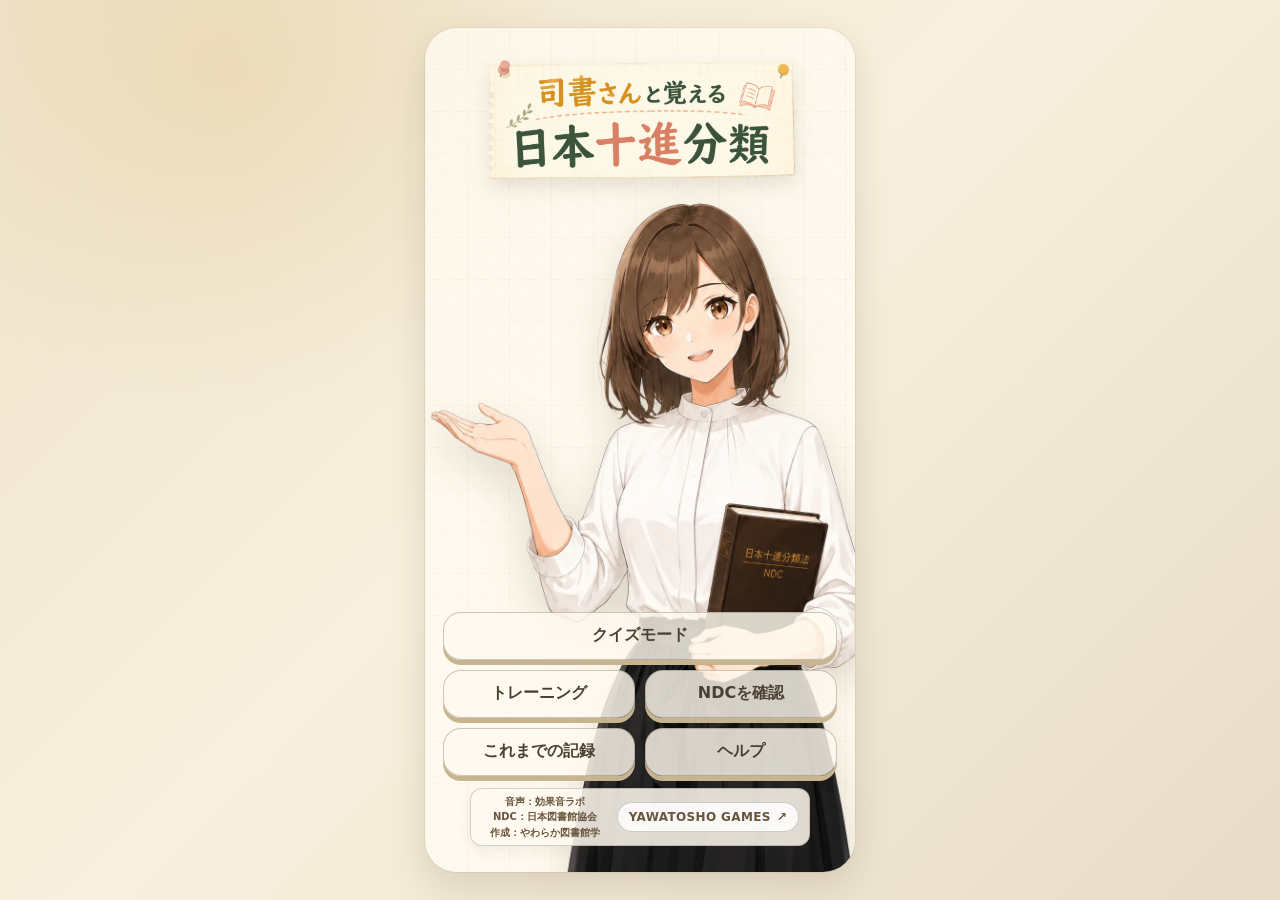
==== index.html @ e436dbae "Revert "add librarian" This reverts commit f7ec8728fb87e6ae6d4a061df87fdf46c0cbd87d." ====
<!doctype html>
<html lang="ja">
  <head>
    <meta charset="utf-8">
    <meta name="viewport" content="width=device-width, initial-scale=1, viewport-fit=cover">
    <meta name="theme-color" content="#f7f0df">
    <meta name="mobile-web-app-capable" content="yes">
    <meta name="apple-mobile-web-app-capable" content="yes">
    <meta name="apple-mobile-web-app-status-bar-style" content="default">
    <meta name="application-name" content="司書さんと覚える日本十進分類">
    <meta name="apple-mobile-web-app-title" content="司書さんと覚える日本十進分類">
    <title>司書さんと覚える日本十進分類</title>
    <link rel="icon" href="images/favicon.ico" sizes="any">
    <link rel="apple-touch-icon" sizes="180x180" href="images/apple-touch-icon.png">
    <link rel="manifest" href="manifest.webmanifest">
    <meta property="og:type" content="website">
    <meta property="og:site_name" content="司書さんと覚える日本十進分類">
    <meta property="og:title" content="司書さんと覚える日本十進分類">
    <meta property="og:description" content="司書さんと一緒に日本十進分類を覚えるクイズゲーム">
    <meta property="og:image" content="https://yawatosho.github.io/study/images/ogp.png">
    <meta property="og:image:type" content="image/png">
    <meta property="og:image:width" content="1672">
    <meta property="og:image:height" content="941">
    <meta property="og:image:alt" content="司書さんと覚える日本十進分類">
    <meta name="twitter:card" content="summary_large_image">
    <meta name="twitter:title" content="司書さんと覚える日本十進分類">
    <meta name="twitter:description" content="司書さんと一緒に日本十進分類を覚えるクイズゲーム">
    <meta name="twitter:image" content="https://yawatosho.github.io/study/images/ogp.png">
    <meta name="twitter:image:alt" content="司書さんと覚える日本十進分類">
    <script async src="https://www.googletagmanager.com/gtag/js?id=G-J6NS8CCNWN"></script>
    <script>
      window.dataLayer = window.dataLayer || [];
      function gtag(){dataLayer.push(arguments);}
      gtag("js", new Date());
      gtag("config", "G-J6NS8CCNWN", { send_page_view: false });
    </script>
    <link rel="stylesheet" href="style.css?v=20260822-assets-folders">
  </head>
  <body>
    <main id="app" class="phone-shell" aria-live="polite"></main>
    <script src="app.js?v=20260822-assets-folders" defer></script>
  </body>
</html>
---- style.css ----
:root {
  --ivory: #f7f0df;
  --paper: #fffaf0;
  --ink: #4b4033;
  --muted: #7e7162;
  --line: #e3d6be;
  --green: #8aa58a;
  --rose: #d5968c;
  --ochre: #d9b56d;
  --blue: #8aa2ad;
  --shadow: 0 14px 36px rgba(87, 68, 39, 0.16);
  font-family: "Hiragino Maru Gothic ProN", "Yu Gothic", "YuGothic", "Meiryo", system-ui, sans-serif;
}

* {
  box-sizing: border-box;
}

html,
body {
  height: 100%;
  min-height: 100%;
  overflow: hidden;
}

body {
  margin: 0;
  background:
    radial-gradient(circle at 18% 8%, rgba(217, 181, 109, 0.24), transparent 26%),
    linear-gradient(135deg, #efe3ca, #f8f0de 46%, #e7dcc6);
  color: var(--ink);
}

button,
input {
  font: inherit;
}

.phone-shell {
  width: min(100vw, 430px);
  height: 100svh;
  min-height: 100svh;
  margin: 0 auto;
  background:
    radial-gradient(circle at 12px 12px, rgba(122, 103, 74, 0.055) 1.2px, transparent 1.4px) 0 0 / 24px 24px,
    linear-gradient(90deg, rgba(122, 103, 74, 0.032) 1px, transparent 1px) 0 0 / 42px 42px,
    linear-gradient(0deg, rgba(122, 103, 74, 0.026) 1px, transparent 1px) 0 0 / 42px 42px,
    linear-gradient(rgba(255, 250, 240, 0.84), rgba(255, 250, 240, 0.94)),
    repeating-linear-gradient(45deg, rgba(216, 188, 139, 0.09), rgba(216, 188, 139, 0.09) 8px, transparent 8px, transparent 18px);
  box-shadow: 0 0 0 1px rgba(117, 92, 55, 0.08), var(--shadow);
  overflow: hidden;
}

@supports (height: 100dvh) {
  .phone-shell {
    height: 100dvh;
    min-height: 100dvh;
  }
}

.screen {
  height: 100%;
  min-height: 0;
  padding:
    max(clamp(10px, 2.2svh, 18px), env(safe-area-inset-top))
    clamp(12px, 4.6vw, 18px)
    max(clamp(10px, 2.2svh, 18px), env(safe-area-inset-bottom));
  display: flex;
  flex-direction: column;
  gap: clamp(8px, 1.9svh, 16px);
  overflow: hidden;
}

.scroll-screen {
  overflow-y: auto;
  -webkit-overflow-scrolling: touch;
}

.quiz-screen {
  position: relative;
  overflow: hidden;
  gap: clamp(6px, 1.4svh, 12px);
  padding-bottom: max(clamp(10px, 2.2svh, 18px), env(safe-area-inset-bottom));
}

.quiz-screen > :not(.quiz-character) {
  position: relative;
  z-index: 1;
}

.quiz-screen .button-row {
  z-index: 2;
  margin-top: auto;
  padding-top: 0;
}

.quiz-screen .soft-button {
  background-color: var(--paper);
}

.quiz-screen .soft-button.primary {
  background-color: #e3edd8;
}

.result-screen {
  position: relative;
  justify-content: flex-end;
  overflow: hidden;
  padding-bottom: max(clamp(10px, 2.2svh, 18px), env(safe-area-inset-bottom));
}

.result-screen > :not(.result-art) {
  position: relative;
  z-index: 1;
}

.result-screen .section-title {
  position: absolute;
  top: max(18px, env(safe-area-inset-top));
  left: 18px;
}

.home {
  position: relative;
  justify-content: space-between;
  overflow: hidden;
  padding-top: max(clamp(12px, 2.6svh, 22px), env(safe-area-inset-top));
}

.brand {
  position: relative;
  z-index: 2;
  padding-top: 2px;
  text-align: center;
}

.logo-slot {
  display: none;
  width: min(88%, 340px);
  max-height: 132px;
  object-fit: contain;
  margin: 0 auto 4px;
  filter: drop-shadow(0 8px 10px rgba(87, 68, 39, 0.14));
}

.logo-slot.is-visible {
  display: block;
}

.title {
  margin: 0;
  font-size: 38px;
  line-height: 1.08;
  letter-spacing: 0;
  color: #5a4a38;
}

.brand:has(.logo-slot.is-visible) .title {
  position: absolute;
  width: 1px;
  height: 1px;
  overflow: hidden;
  clip: rect(0 0 0 0);
  white-space: nowrap;
}

.subtitle {
  display: inline-block;
  margin: 2px 0 0;
  padding: 5px 12px;
  border: 1px solid rgba(227, 214, 190, 0.88);
  border-radius: 999px;
  background: rgba(255, 250, 240, 0.78);
  color: var(--muted);
  font-weight: 700;
}

.hero-character {
  position: absolute;
  z-index: 0;
  left: 57%;
  bottom: 0;
  width: auto;
  max-width: 126%;
  height: min(78svh, 690px);
  transform: translateX(-50%);
  object-fit: contain;
  filter: drop-shadow(0 16px 20px rgba(87, 68, 39, 0.18));
}

.hero-face-hotspot {
  position: absolute;
  z-index: 3;
  left: 55%;
  top: clamp(148px, 36svh, 330px);
  width: clamp(94px, 28vw, 138px);
  height: clamp(100px, 18svh, 150px);
  min-height: 0;
  padding: 0;
  border: 0;
  background: transparent;
  box-shadow: none;
  transform: translate(-50%, -50%);
}

.menu-stack,
.button-row,
.home-action-row,
.choice-grid,
.stats-grid,
.mistake-list,
.range-grid,
.ndc-drum-grid {
  display: grid;
  gap: 10px;
}

.menu-stack {
  position: relative;
  z-index: 2;
  padding-bottom: clamp(0px, 1svh, 8px);
}

.home-menu .soft-button {
  background: rgba(255, 250, 240, 0.82);
}

.home-credit {
  display: grid;
  grid-template-columns: minmax(0, 1fr) auto;
  align-items: center;
  gap: 8px;
  justify-self: center;
  width: min(100%, 340px);
  margin: 2px 0 0;
  padding: 6px 10px;
  border: 1px solid rgba(111, 95, 73, 0.28);
  border-radius: 12px;
  background: rgba(255, 250, 240, 0.86);
  color: #67553d;
  box-shadow: 0 5px 12px rgba(87, 68, 39, 0.08);
  font-size: 10px;
  font-weight: 700;
  line-height: 1.35;
  text-align: center;
}

.home-credit-details {
  display: grid;
  gap: 2px;
  min-width: 0;
}

.games-link {
  display: inline-flex;
  align-items: center;
  justify-content: center;
  gap: 0.5em;
  align-self: center;
  white-space: nowrap;
  padding: 0.55em 0.9em;
  border: 1px solid rgba(0, 0, 0, 0.18);
  border-radius: 999px;
  background: rgba(255, 255, 255, 0.82);
  color: inherit;
  backdrop-filter: blur(6px);
  -webkit-backdrop-filter: blur(6px);
  text-decoration: none;
  font: 600 12px/1.2 system-ui, -apple-system, BlinkMacSystemFont, "Segoe UI", sans-serif;
  letter-spacing: 0.03em;
}

.games-link:focus-visible {
  outline: 3px solid rgba(138, 165, 138, 0.55);
  outline-offset: 2px;
}

.button-row {
  grid-template-columns: 1fr 1fr;
}

.home-action-row {
  grid-template-columns: 1fr 1fr;
}

.home-action-row .soft-button {
  min-width: 0;
  padding-inline: 8px;
  font-size: clamp(13px, 3.5vw, 16px);
}

.soft-button,
.option-button,
.answer-button,
.class-toggle {
  border: 1px solid rgba(111, 95, 73, 0.34);
  border-radius: 18px;
  background: var(--paper);
  color: var(--ink);
  box-shadow: 0 5px 0 #c7b58f;
  min-height: clamp(42px, 6svh, 48px);
  padding: clamp(8px, 1.6svh, 12px) 16px;
  font-weight: 800;
  cursor: pointer;
  transition: transform 120ms ease, box-shadow 120ms ease, background 120ms ease;
  touch-action: manipulation;
}

.soft-button:active,
.option-button:active,
.answer-button:active,
.class-toggle:active {
  transform: translateY(4px);
  box-shadow: 0 1px 0 #c7b58f;
}

.soft-button.primary,
.option-button.is-selected,
.class-toggle.is-selected {
  background: #e3edd8;
  border-color: #667b5e;
}

.soft-button.accent {
  background: #f5dfd8;
  border-color: #9b6b64;
}

.soft-button.small {
  min-height: clamp(38px, 5.4svh, 42px);
  padding: clamp(7px, 1.3svh, 9px) 12px;
  font-size: 14px;
  border-radius: 14px;
}

.soft-button.ghost {
  background: rgba(255, 250, 240, 0.58);
}

.section-title {
  margin: 0;
  font-size: 24px;
  line-height: 1.25;
}

.panel {
  background: rgba(255, 250, 240, 0.72);
  border: 2px solid var(--line);
  border-radius: 18px;
  padding: clamp(10px, 1.8svh, 14px);
}

.panel h2,
.panel h3 {
  margin: 0 0 clamp(6px, 1.3svh, 10px);
  font-size: 18px;
}

.segmented {
  display: grid;
  grid-template-columns: 1fr 1fr;
  gap: 8px;
}

.check-option {
  display: flex;
  align-items: center;
  gap: 8px;
  margin-top: 10px;
  padding: 8px 10px;
  border: 1px solid rgba(111, 95, 73, 0.26);
  border-radius: 12px;
  background: rgba(255, 250, 240, 0.58);
  font-size: 14px;
  font-weight: 900;
}

.check-option input {
  width: 20px;
  height: 20px;
  margin: 0;
  accent-color: #667b5e;
}

.check-option-text {
  position: relative;
  display: inline-flex;
  align-items: center;
  min-height: 28px;
  outline: none;
}

.option-tooltip {
  position: absolute;
  z-index: 10;
  left: 0;
  bottom: calc(100% + 8px);
  width: min(260px, calc(100vw - 54px));
  padding: 8px 10px;
  border: 1px solid rgba(111, 95, 73, 0.28);
  border-radius: 10px;
  background: rgba(255, 250, 240, 0.98);
  box-shadow: 0 8px 18px rgba(87, 68, 39, 0.14);
  color: var(--ink);
  font-size: 12px;
  font-weight: 800;
  line-height: 1.35;
  opacity: 0;
  pointer-events: none;
  transform: translateY(4px);
  transition: opacity 120ms ease, transform 120ms ease;
}

.check-option-text:hover .option-tooltip,
.check-option-text:focus-visible .option-tooltip,
.check-option-text:active .option-tooltip {
  opacity: 1;
  transform: translateY(0);
}

.option-button {
  min-height: clamp(44px, 6.4svh, 54px);
  border-radius: 16px;
  box-shadow: 0 2px 0 rgba(199, 181, 143, 0.72);
}

.range-grid {
  grid-template-columns: repeat(5, 1fr);
}

.class-toggle {
  min-width: 0;
  min-height: clamp(36px, 5.4svh, 46px);
  padding: clamp(5px, 1.2svh, 8px) 4px;
  border-radius: 14px;
  box-shadow: 0 3px 0 #c7b58f;
  font-size: 14px;
}

.top-bar,
.quiz-meta {
  display: flex;
  align-items: center;
  justify-content: space-between;
  gap: 10px;
}

.quiz-meta {
  font-weight: 900;
}

.timer-track {
  height: clamp(8px, 1.5svh, 12px);
  border-radius: 999px;
  overflow: hidden;
  background: #eadcc1;
  border: 1px solid #cfbd9d;
}

.timer-fill {
  height: 100%;
  width: 100%;
  background: #b9cba8;
  transition: width 200ms linear;
}

.question-card {
  background: #fffaf0;
  border: 2px solid var(--line);
  border-radius: 18px;
  padding: clamp(10px, 2svh, 18px);
  min-height: 0;
  block-size: clamp(92px, 17svh, 150px);
  display: grid;
  align-content: center;
  text-align: center;
  box-shadow: 0 8px 18px rgba(87, 68, 39, 0.1);
}

.question-kicker {
  color: var(--muted);
  font-size: 14px;
  font-weight: 800;
}

.question-text {
  margin: clamp(4px, 1svh, 8px) 0 0;
  font-size: 24px;
  line-height: 1.3;
  font-weight: 900;
  overflow-wrap: anywhere;
}

.question-text.code-question {
  font-size: 34px;
  line-height: 1.08;
}

.question-text.subject-question {
  font-size: 20px;
  line-height: 1.22;
}

.answer-grid {
  display: grid;
  gap: clamp(6px, 1.1svh, 10px);
}

.answer-button {
  min-height: clamp(44px, 7svh, 58px);
  padding: clamp(6px, 1.3svh, 12px) 10px;
  text-align: center;
  font-size: 14px;
  line-height: 1.24;
  box-shadow: 0 4px 0 #c7b58f;
  overflow-wrap: anywhere;
}

.answer-button.correct {
  background: #dfead2;
  border-color: #667b5e;
}

.answer-button.wrong {
  background: #f3d6cf;
  border-color: #9b6b64;
}

.answer-button:disabled {
  cursor: default;
}

.answer-float {
  position: fixed;
  z-index: 20;
  transform: translate(-50%, -50%);
  pointer-events: none;
  padding: 0;
  font-size: 34px;
  font-weight: 900;
  line-height: 1;
  letter-spacing: 0;
  text-shadow:
    0 2px 0 rgba(255, 250, 240, 0.88),
    0 6px 12px rgba(87, 68, 39, 0.18);
  animation: answer-float 1100ms ease-out forwards;
}

.quiz-screen > .answer-float {
  position: fixed;
  z-index: 20;
}

.answer-float.ok {
  color: #637c59;
}

.answer-float.ng {
  color: #9b6b64;
}

@keyframes answer-float {
  0% {
    opacity: 0;
    transform: translate(-50%, -35%) scale(0.72);
  }

  18% {
    opacity: 1;
    transform: translate(-50%, -58%) scale(1.04);
  }

  100% {
    opacity: 0;
    transform: translate(-50%, -130%) scale(0.94);
  }
}

.quiz-character {
  position: absolute;
  z-index: 0;
  left: 53%;
  bottom: clamp(-210px, -22svh, -150px);
  width: auto;
  max-width: min(96%, 390px);
  height: clamp(360px, 56svh, 500px);
  transform: translateX(-50%);
  object-fit: contain;
  opacity: 0.96;
  filter: drop-shadow(0 12px 16px rgba(87, 68, 39, 0.16));
}

.quiz-character.is-positioned {
  top: var(--quiz-character-top);
  bottom: auto;
}

.result-art {
  position: absolute;
  z-index: 0;
  left: 50%;
  top: auto;
  bottom: clamp(-220px, -23svh, -150px);
  width: min(174%, 740px);
  max-height: min(112svh, 1080px);
  transform: translateX(-50%);
  object-fit: contain;
  opacity: 0.92;
  filter: drop-shadow(0 12px 18px rgba(87, 68, 39, 0.16));
}

.result-screen .soft-button,
.result-screen .speech,
.result-screen .score {
  background-color: rgba(255, 250, 240, 0.94);
}

.result-screen .soft-button.primary {
  background-color: rgba(227, 237, 216, 0.94);
}

.review-result-screen {
  justify-content: center;
}

.score {
  align-self: center;
  min-width: 180px;
  padding: clamp(8px, 1.4svh, 10px) 18px;
  border: 2px solid rgba(227, 214, 190, 0.86);
  border-radius: 18px;
  background: rgba(255, 250, 240, 0.86);
  text-align: center;
  font-size: 42px;
  font-weight: 900;
  line-height: 1;
}

.speech {
  margin: 0;
  padding: clamp(10px, 1.8svh, 14px) 16px;
  background: var(--paper);
  border: 2px solid var(--line);
  border-radius: 18px;
  font-weight: 800;
  line-height: 1.55;
}

.help-panel {
  display: grid;
  gap: 8px;
}

.help-panel p {
  margin: 0;
  color: var(--ink);
  font-size: 14px;
  font-weight: 700;
  line-height: 1.75;
}

.help-panel kbd {
  display: inline-block;
  min-width: 28px;
  padding: 1px 7px;
  border: 1px solid rgba(111, 95, 73, 0.36);
  border-bottom-width: 3px;
  border-radius: 7px;
  background: var(--paper);
  font: 800 12px/1.6 system-ui, sans-serif;
  text-align: center;
}

.stat-card {
  min-height: 92px;
  padding: 14px;
  border-radius: 16px;
  border: 2px solid var(--line);
  background: var(--paper);
}

.stat-label {
  color: var(--muted);
  font-size: 13px;
  font-weight: 800;
}

.stat-value {
  margin-top: 6px;
  font-size: 26px;
  font-weight: 900;
}

.mistake-item {
  padding: 12px;
  border: 2px solid var(--line);
  border-radius: 14px;
  background: var(--paper);
  line-height: 1.45;
}

.mistake-code {
  font-weight: 900;
}

.gallery-panel {
  display: grid;
  gap: 10px;
}

.gallery-heading {
  display: flex;
  align-items: center;
  justify-content: flex-end;
  gap: 10px;
}

.gallery-grid {
  display: grid;
  grid-template-columns: repeat(3, 1fr);
  gap: 10px;
}

.gallery-thumb {
  aspect-ratio: 3 / 4;
  min-height: 0;
  padding: 0;
  overflow: hidden;
  border: 2px solid #6f5f49;
  border-radius: 14px;
  background:
    linear-gradient(rgba(255, 250, 240, 0.82), rgba(255, 250, 240, 0.92)),
    linear-gradient(45deg, rgba(111, 95, 73, 0.09) 25%, transparent 25%, transparent 75%, rgba(111, 95, 73, 0.09) 75%),
    linear-gradient(45deg, rgba(111, 95, 73, 0.09) 25%, transparent 25%, transparent 75%, rgba(111, 95, 73, 0.09) 75%);
  background-position: 0 0, 0 0, 8px 8px;
  background-size: auto, 16px 16px, 16px 16px;
  box-shadow: 0 4px 0 #c7b58f;
  cursor: pointer;
}

.gallery-thumb img {
  width: 100%;
  height: 100%;
  object-fit: contain;
  object-position: center top;
  display: block;
}

.gallery-thumb.is-locked {
  display: grid;
  place-items: center;
  color: rgba(75, 64, 51, 0.48);
  background: rgba(255, 250, 240, 0.54);
  box-shadow: none;
  cursor: default;
}

.gallery-thumb.is-locked span {
  font-size: 34px;
  font-weight: 900;
  line-height: 1;
}

.gallery-preview {
  position: fixed;
  z-index: 50;
  inset: 0;
  display: grid;
  place-items: center;
  padding: 22px;
  background: rgba(75, 64, 51, 0.42);
}

.gallery-preview-card {
  display: grid;
  gap: 8px;
  width: min(86vw, 360px);
  max-height: min(82vh, 720px);
  padding: 12px;
  border-radius: 18px;
  background: var(--paper);
  box-shadow: var(--shadow);
}

.gallery-preview-image {
  width: 100%;
  max-height: min(68vh, 620px);
  object-fit: contain;
}

.gallery-preview-caption {
  color: var(--muted);
  font-size: 13px;
  font-weight: 900;
  text-align: center;
}

.ndc-filter-panel {
  display: grid;
  gap: 10px;
}

.ndc-search-field {
  display: grid;
  gap: 6px;
  color: var(--muted);
  font-size: 13px;
  font-weight: 900;
}

.ndc-search-field input {
  width: 100%;
  min-height: 46px;
  padding: 10px 14px;
  border: 2px solid rgba(111, 95, 73, 0.32);
  border-radius: 14px;
  outline: none;
  background: var(--paper);
  color: var(--ink);
  font-size: 16px;
  font-weight: 700;
}

.ndc-search-field input:focus {
  border-color: var(--green);
  box-shadow: 0 0 0 3px rgba(138, 165, 138, 0.2);
}

.ndc-search-field input::placeholder {
  color: rgba(126, 113, 98, 0.68);
}

.ndc-drum-grid {
  grid-template-columns: repeat(3, minmax(0, 1fr));
  gap: 8px;
}

.ndc-drum-control {
  display: grid;
  gap: 6px;
  min-width: 0;
}

.ndc-drum {
  --drum-row: 38px;
  position: relative;
  height: calc(var(--drum-row) * 3);
  overflow: hidden;
  border: 2px solid rgba(111, 95, 73, 0.42);
  border-radius: 16px;
  background:
    linear-gradient(rgba(255, 250, 240, 0.92), rgba(255, 250, 240, 0) 32%, rgba(255, 250, 240, 0) 68%, rgba(255, 250, 240, 0.92)),
    var(--paper);
}

.ndc-drum::before,
.ndc-drum::after {
  content: "";
  position: absolute;
  z-index: 2;
  left: 10px;
  right: 10px;
  height: 1px;
  background: rgba(111, 95, 73, 0.24);
  pointer-events: none;
}

.ndc-drum::before {
  top: var(--drum-row);
}

.ndc-drum::after {
  bottom: var(--drum-row);
}

.ndc-drum-highlight {
  position: absolute;
  z-index: 1;
  left: 6px;
  right: 6px;
  top: 50%;
  height: var(--drum-row);
  border-radius: 12px;
  background: rgba(227, 237, 216, 0.72);
  transform: translateY(-50%);
  pointer-events: none;
}

.ndc-drum-options {
  position: relative;
  z-index: 3;
  height: 100%;
  overflow-y: auto;
  padding-block: var(--drum-row);
  scroll-snap-type: y mandatory;
  -webkit-overflow-scrolling: touch;
  scrollbar-width: none;
}

.ndc-drum-options::-webkit-scrollbar {
  display: none;
}

.ndc-drum-option {
  display: grid;
  place-items: center;
  width: 100%;
  height: var(--drum-row);
  min-height: var(--drum-row);
  padding: 0;
  border: 0;
  background: transparent;
  color: rgba(75, 64, 51, 0.58);
  box-shadow: none;
  scroll-snap-align: center;
  font-size: 18px;
  font-weight: 900;
  line-height: 1;
}

.ndc-drum-option.is-selected {
  color: var(--ink);
  font-size: 22px;
}

.ndc-result-heading {
  display: flex;
  align-items: center;
  justify-content: space-between;
  gap: 10px;
  font-weight: 900;
}

.ndc-result-count {
  color: var(--muted);
  font-size: 13px;
}

.ndc-table {
  display: grid;
  overflow: hidden;
  border: 2px solid var(--line);
  border-radius: 14px;
  background: var(--paper);
}

.ndc-table-row {
  display: grid;
  grid-template-columns: 74px 1fr;
  min-width: 0;
}

.ndc-table-row + .ndc-table-row {
  border-top: 1px solid var(--line);
}

.ndc-table-row > div {
  min-width: 0;
  padding: 9px 10px;
  line-height: 1.35;
  overflow-wrap: anywhere;
}

.ndc-table-row > div + div {
  border-left: 1px solid var(--line);
}

.ndc-table-head {
  background: #eadfc8;
  color: #5a4a38;
  font-size: 13px;
  font-weight: 900;
}

.ndc-code-cell {
  font-weight: 900;
  text-align: center;
}

.empty {
  color: var(--muted);
  text-align: center;
  padding: 18px 8px;
  font-weight: 800;
}

@media (min-width: 431px) {
  body {
    min-height: 100vh;
    display: grid;
    place-items: center;
    padding: 24px;
  }

  .phone-shell {
    height: min(844px, calc(100vh - 48px));
    min-height: min(844px, calc(100vh - 48px));
    border-radius: 32px;
  }

  .screen {
    height: 100%;
    min-height: 100%;
  }
}

@media (max-height: 700px) {
  .logo-slot {
    max-height: 104px;
  }

  .title {
    font-size: 32px;
  }

  .home-credit {
    padding: 5px 8px;
    font-size: 9px;
  }

  .section-title {
    font-size: 21px;
  }

  .panel h2,
  .panel h3 {
    font-size: 16px;
  }

  .quiz-meta {
    font-size: 14px;
  }

  .question-card {
    block-size: 96px;
  }

  .question-kicker {
    font-size: 12px;
  }

  .question-text.code-question {
    font-size: 30px;
  }

  .question-text.subject-question {
    font-size: 18px;
  }

  .answer-button {
    min-height: 42px;
    font-size: 12px;
    line-height: 1.16;
  }

  .quiz-character {
    bottom: -150px;
    height: 360px;
  }

  .score {
    font-size: 34px;
  }

  .speech {
    font-size: 14px;
    line-height: 1.42;
  }
}
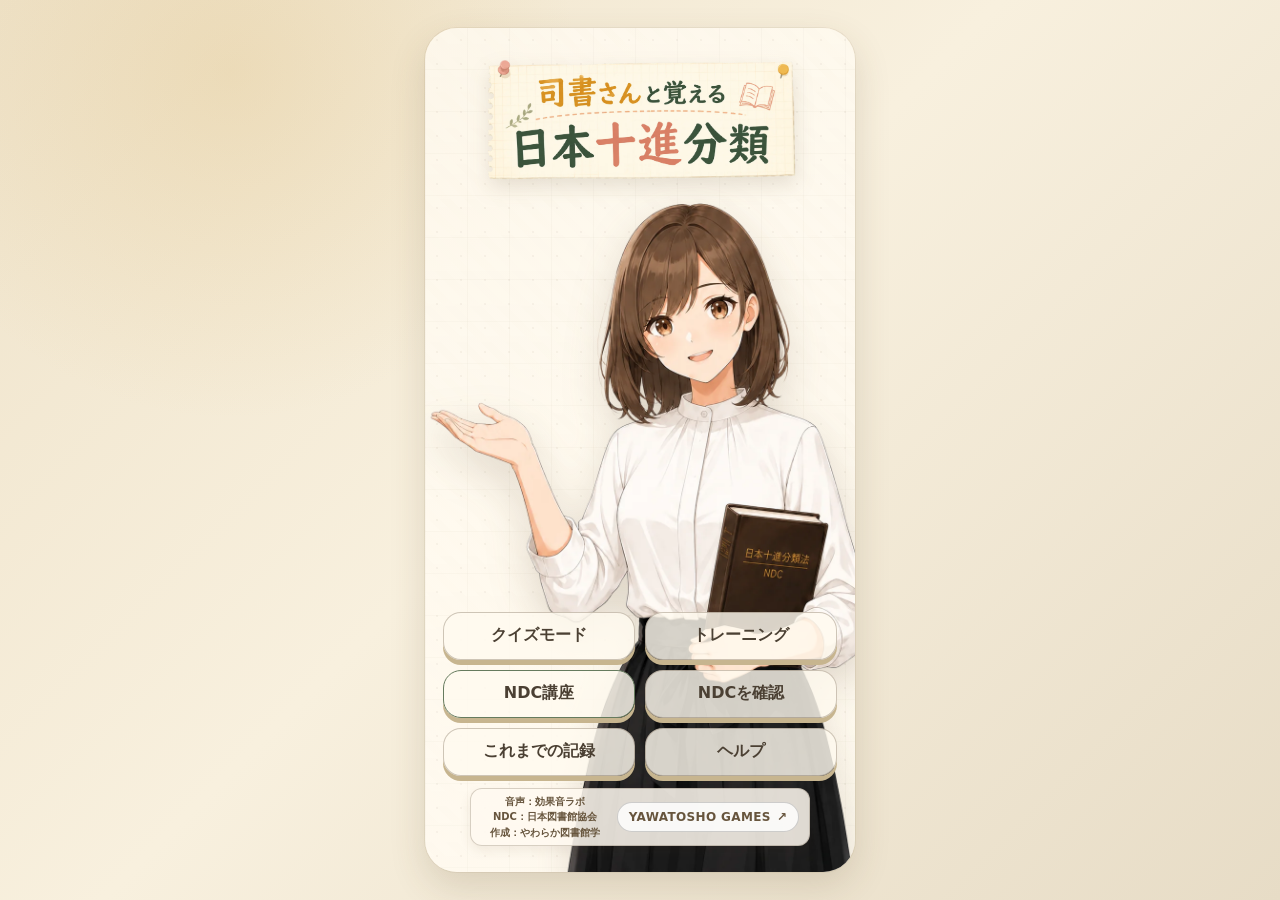
==== commit b3c6c1ce: "add 講座" ====
--- a/index.html
+++ b/index.html
@@ -34,10 +34,11 @@
       gtag("js", new Date());
       gtag("config", "G-J6NS8CCNWN", { send_page_view: false });
     </script>
-    <link rel="stylesheet" href="style.css?v=20260822-assets-folders">
+    <link rel="stylesheet" href="style.css?v=20260907-lesson-tap">
   </head>
   <body>
     <main id="app" class="phone-shell" aria-live="polite"></main>
-    <script src="app.js?v=20260822-assets-folders" defer></script>
+    <script src="lesson_data.js?v=20260907-lesson-tap" defer></script>
+    <script src="app.js?v=20260907-lesson-tap" defer></script>
   </body>
 </html>
--- a/style.css
+++ b/style.css
@@ -984,6 +984,1114 @@
   font-weight: 800;
 }
 
+.lesson-home-button {
+  background: #e3edd8;
+  border-color: #667b5e;
+}
+
+.lesson-kicker {
+  margin-bottom: 2px;
+  color: var(--muted);
+  font-size: 12px;
+  font-weight: 900;
+  letter-spacing: 0.05em;
+}
+
+.lesson-list-screen {
+  gap: clamp(12px, 2.4svh, 20px);
+}
+
+.lesson-list {
+  display: grid;
+  gap: 12px;
+}
+
+.lesson-list-card {
+  display: grid;
+  grid-template-columns: auto 1fr;
+  align-items: center;
+  gap: 5px 12px;
+  min-height: 104px;
+  padding: 14px 16px;
+  border: 2px solid var(--line);
+  border-radius: 18px;
+  background: rgba(255, 250, 240, 0.88);
+  box-shadow: 0 5px 0 #c7b58f;
+  color: var(--ink);
+  text-align: left;
+  cursor: pointer;
+}
+
+.lesson-list-card:active {
+  transform: translateY(4px);
+  box-shadow: 0 1px 0 #c7b58f;
+}
+
+.lesson-list-card.is-completed {
+  border-color: #8aa58a;
+  background: rgba(227, 237, 216, 0.82);
+}
+
+.lesson-list-number {
+  grid-column: 1;
+  grid-row: 1;
+  color: var(--muted);
+  font-size: 14px;
+  font-weight: 900;
+}
+
+.lesson-list-title {
+  grid-column: 1 / -1;
+  grid-row: 2;
+  font-size: 20px;
+  font-weight: 900;
+}
+
+.lesson-list-status {
+  grid-column: 2;
+  grid-row: 1;
+  justify-self: end;
+  color: #667b5e;
+  font-size: 14px;
+  font-weight: 900;
+}
+
+.lesson-list-note {
+  margin: 0;
+  color: var(--muted);
+  font-size: 12px;
+  font-weight: 700;
+  line-height: 1.6;
+  text-align: center;
+}
+
+.lesson-screen {
+  --lesson-font-small: 12px;
+  --lesson-font-body: 14px;
+  --lesson-font-heading: 18px;
+  gap: clamp(6px, 1.3svh, 10px);
+  padding-inline: clamp(10px, 3.5vw, 16px);
+}
+
+.lesson-screen p,
+.lesson-screen span,
+.lesson-screen small,
+.lesson-screen strong,
+.lesson-screen em,
+.lesson-screen button {
+  line-break: strict;
+  overflow-wrap: normal;
+  word-break: auto-phrase;
+}
+
+.lesson-header {
+  display: grid;
+  grid-template-columns: 38px minmax(0, 1fr) auto;
+  align-items: center;
+  gap: 8px;
+  flex: 0 0 auto;
+}
+
+.lesson-icon-button {
+  display: grid;
+  place-items: center;
+  width: 38px;
+  height: 38px;
+  min-height: 0;
+  padding: 0 0 3px;
+  border: 1px solid rgba(111, 95, 73, 0.28);
+  border-radius: 13px;
+  background: rgba(255, 250, 240, 0.72);
+  color: var(--ink);
+  box-shadow: 0 3px 0 #c7b58f;
+  font-size: 28px;
+  font-weight: 800;
+  line-height: 1;
+}
+
+.lesson-heading {
+  min-width: 0;
+}
+
+.lesson-heading > span,
+.lesson-page-count {
+  color: var(--muted);
+  font-size: var(--lesson-font-small);
+  font-weight: 900;
+}
+
+.lesson-heading h1 {
+  margin: 1px 0 0;
+  overflow: hidden;
+  font-size: clamp(17px, 4.8vw, 21px);
+  line-height: 1.2;
+  text-overflow: ellipsis;
+  white-space: nowrap;
+}
+
+.lesson-page-count {
+  padding: 4px 7px;
+  border-radius: 999px;
+  background: rgba(255, 250, 240, 0.68);
+}
+
+.lesson-progress {
+  flex: 0 0 5px;
+  height: 5px;
+  overflow: hidden;
+  border-radius: 99px;
+  background: #eadcc1;
+}
+
+.lesson-progress span {
+  display: block;
+  height: 100%;
+  border-radius: inherit;
+  background: var(--green);
+  transition: width 180ms ease;
+}
+
+.lesson-visual {
+  display: flex;
+  flex: 1 1 auto;
+  min-height: 0;
+  align-items: center;
+  justify-content: center;
+  overflow: auto;
+  padding: clamp(8px, 1.8svh, 14px);
+  border: 2px solid rgba(111, 95, 73, 0.32);
+  border-radius: 18px;
+  background:
+    linear-gradient(rgba(255, 250, 240, 0.72), rgba(255, 250, 240, 0.72)),
+    repeating-linear-gradient(0deg, transparent, transparent 27px, rgba(138, 162, 173, 0.16) 28px);
+  box-shadow: inset 0 0 24px rgba(87, 68, 39, 0.06);
+}
+
+.lesson-visual-examples,
+.lesson-visual-memory-groups,
+.lesson-visual-zoom-hierarchy,
+.lesson-visual-hero-card,
+.lesson-visual-topic-cards,
+.lesson-visual-compare-cards,
+.lesson-visual-flow-cards,
+.lesson-visual-statement,
+.lesson-visual-shelf {
+  flex-direction: column;
+  gap: clamp(7px, 1.4svh, 12px);
+}
+
+.book-spine {
+  --spine-radius: 6px;
+  display: grid;
+  place-items: center;
+  place-content: end center;
+  width: clamp(72px, 22vw, 92px);
+  height: clamp(220px, 40svh, 320px);
+  padding-bottom: clamp(14px, 2.8svh, 22px);
+  border: 3px solid #846b4c;
+  border-radius: var(--spine-radius);
+  background: #b9cba8;
+  box-shadow: inset 7px 0 rgba(75, 64, 51, 0.12), 5px 7px 0 rgba(87, 68, 39, 0.1);
+}
+
+.spine-label {
+  display: grid;
+  grid-template-rows: repeat(3, 1fr);
+  width: clamp(64px, 19vw, 80px);
+  overflow: hidden;
+  border: 2px solid #6f5f49;
+  border-radius: var(--spine-radius);
+  background: var(--paper);
+}
+
+.spine-label-row {
+  display: grid;
+  place-items: center;
+  min-height: clamp(27px, 4.5svh, 34px);
+  padding: 2px;
+}
+
+.spine-label-row + .spine-label-row {
+  border-top: 1px solid #9a8a73;
+}
+
+.spine-label-code {
+  font-size: clamp(16px, 4.8vw, 20px);
+  font-weight: 900;
+  line-height: 1;
+  letter-spacing: 0.01em;
+}
+
+.lesson-mapping,
+.lesson-sequence {
+  display: grid;
+  justify-items: center;
+  gap: clamp(4px, 1svh, 9px);
+}
+
+.lesson-mapping strong {
+  font-size: clamp(40px, 13vw, 58px);
+  line-height: 1;
+}
+
+.lesson-mapping > span:last-child {
+  padding: 7px 20px;
+  border-radius: 99px;
+  background: #e3edd8;
+  font-size: clamp(21px, 6vw, 27px);
+  font-weight: 900;
+}
+
+.lesson-arrow {
+  color: #8a765c;
+  font-size: clamp(20px, 5.5vw, 28px);
+  font-weight: 900;
+  line-height: 0.9;
+}
+
+.lesson-example-list {
+  display: grid;
+  gap: 8px;
+  width: min(100%, 300px);
+}
+
+.lesson-example-list > div,
+.lesson-hierarchy > div,
+.mini-question-path > div {
+  display: grid;
+  grid-template-columns: 82px 1fr;
+  align-items: center;
+  gap: 10px;
+  padding: 7px 12px;
+  border: 1px solid var(--line);
+  border-radius: 12px;
+  background: rgba(255, 250, 240, 0.9);
+}
+
+.lesson-example-list strong,
+.lesson-hierarchy strong,
+.mini-question-path strong {
+  font-size: clamp(20px, 6vw, 26px);
+}
+
+.lesson-example-list span,
+.lesson-hierarchy span,
+.mini-question-path div span {
+  font-size: var(--lesson-font-body);
+  font-weight: 900;
+}
+
+.lesson-takeaway {
+  display: grid;
+  gap: 2px;
+  width: min(100%, 330px);
+  margin-left: 0;
+  padding: 9px 11px;
+  border: 2px dashed #d9b56d;
+  border-radius: 13px;
+  background: rgba(255, 248, 220, 0.9);
+  text-align: center;
+}
+
+.lesson-takeaway span {
+  color: #8b6b2e;
+  font-size: var(--lesson-font-small);
+  font-weight: 900;
+}
+
+.lesson-takeaway strong {
+  font-size: var(--lesson-font-body);
+}
+
+.lesson-number-grid {
+  display: grid;
+  grid-template-columns: repeat(5, minmax(0, 1fr));
+  gap: 9px;
+  width: 100%;
+}
+
+.lesson-number-grid span {
+  display: grid;
+  place-items: center;
+  min-height: clamp(46px, 7svh, 62px);
+  border: 2px solid var(--line);
+  border-radius: 12px;
+  background: var(--paper);
+  box-shadow: 0 3px 0 #c7b58f;
+  font-size: clamp(14px, 4.5vw, 19px);
+  font-weight: 900;
+}
+
+.lesson-class-grid {
+  display: grid;
+  grid-template-columns: repeat(2, minmax(0, 1fr));
+  gap: 5px 8px;
+  width: 100%;
+}
+
+.lesson-class-grid > div {
+  display: grid;
+  grid-template-columns: 32px 1fr;
+  align-items: center;
+  min-width: 0;
+  min-height: clamp(30px, 4.5svh, 38px);
+  overflow: hidden;
+  border: 1px solid var(--line);
+  border-radius: 10px;
+  background: rgba(255, 250, 240, 0.88);
+}
+
+.lesson-class-grid strong {
+  display: grid;
+  align-self: stretch;
+  place-items: center;
+  background: #eadfc8;
+  font-size: 17px;
+}
+
+.lesson-class-grid span {
+  padding: 4px 7px;
+  font-size: var(--lesson-font-body);
+  font-weight: 900;
+}
+
+.memory-caption {
+  align-self: center;
+  padding: 4px 10px;
+  border-radius: 999px;
+  background: #eadfc8;
+  color: var(--muted);
+  font-size: var(--lesson-font-small);
+  font-weight: 900;
+  white-space: nowrap;
+}
+
+.memory-groups {
+  display: grid;
+  gap: 6px;
+  width: 100%;
+  margin-left: 0;
+}
+
+.memory-group {
+  display: grid;
+  grid-template-columns: 82px 1fr;
+  align-items: center;
+  gap: 1px 8px;
+  padding: 6px 9px;
+  border: 2px solid var(--line);
+  border-radius: 12px;
+  background: rgba(255, 250, 240, 0.9);
+}
+
+.memory-group strong {
+  grid-row: 1 / 3;
+  font-size: var(--lesson-font-heading);
+  white-space: nowrap;
+}
+
+.memory-group span {
+  color: var(--muted);
+  font-size: var(--lesson-font-small);
+  font-weight: 800;
+}
+
+.memory-group em {
+  font-size: var(--lesson-font-body);
+  font-style: normal;
+  font-weight: 900;
+}
+
+.special-class-card {
+  position: relative;
+  display: grid;
+  justify-items: center;
+  width: clamp(150px, 44vw, 190px);
+  padding: clamp(14px, 3svh, 24px);
+  border: 3px double #8a765c;
+  border-radius: 18px;
+  background: #fff6dc;
+  box-shadow: 7px 8px 0 rgba(217, 181, 109, 0.28);
+}
+
+.special-class-card strong {
+  font-size: clamp(64px, 20vw, 88px);
+  line-height: 0.95;
+}
+
+.special-class-card > span:last-child {
+  font-size: 22px;
+  font-weight: 900;
+}
+
+.special-question {
+  position: absolute;
+  top: 8px;
+  right: 12px;
+  color: #d9b56d;
+  font-size: 34px;
+  font-weight: 900;
+  transform: rotate(10deg);
+}
+
+.lesson-hero-card {
+  display: grid;
+  justify-items: center;
+  width: min(100%, 250px);
+  padding: clamp(18px, 4svh, 32px);
+  border: 3px double #8a765c;
+  border-radius: 20px;
+  background: #fff6dc;
+  box-shadow: 7px 8px 0 rgba(217, 181, 109, 0.28);
+}
+
+.lesson-hero-card strong {
+  font-size: clamp(68px, 21vw, 94px);
+  line-height: 0.9;
+}
+
+.lesson-hero-card span {
+  margin-top: 4px;
+  font-size: clamp(23px, 7vw, 30px);
+  font-weight: 900;
+}
+
+.lesson-hero-card em {
+  margin-top: 12px;
+  padding: 5px 11px;
+  border-radius: 999px;
+  background: #eadfc8;
+  color: var(--muted);
+  font-size: var(--lesson-font-body);
+  font-style: normal;
+  font-weight: 900;
+}
+
+.lesson-topic-cards {
+  display: grid;
+  grid-template-columns: repeat(2, minmax(0, 1fr));
+  gap: 8px;
+  width: 100%;
+}
+
+.lesson-topic-cards.count-3:not(.has-details) {
+  grid-template-columns: repeat(3, minmax(0, 1fr));
+}
+
+.lesson-topic-cards.has-details {
+  grid-template-columns: 1fr;
+  gap: 6px;
+}
+
+.lesson-topic-cards > div {
+  display: grid;
+  place-items: center;
+  min-width: 0;
+  min-height: clamp(64px, 9svh, 82px);
+  padding: 8px;
+  border: 2px solid var(--line);
+  border-radius: 13px;
+  background: rgba(255, 250, 240, 0.92);
+  box-shadow: 0 3px 0 #c7b58f;
+  text-align: center;
+}
+
+.lesson-topic-cards.has-details > div {
+  grid-template-columns: 40px 1fr;
+  grid-template-rows: auto auto;
+  min-height: 62px;
+  place-items: center start;
+  gap: 0 8px;
+  text-align: left;
+}
+
+.lesson-topic-cards strong {
+  color: #667b5e;
+  font-size: clamp(24px, 7vw, 32px);
+  line-height: 1;
+}
+
+.lesson-topic-cards.has-details strong {
+  grid-row: 1 / 3;
+}
+
+.lesson-topic-cards span {
+  font-size: var(--lesson-font-body);
+  font-weight: 900;
+}
+
+.lesson-topic-cards small {
+  color: var(--muted);
+  font-size: var(--lesson-font-small);
+  font-weight: 800;
+}
+
+.lesson-visual-note {
+  margin: 0;
+  color: var(--muted);
+  font-size: var(--lesson-font-small);
+  font-weight: 800;
+  line-height: 1.4;
+  text-align: center;
+}
+
+.lesson-compare-cards {
+  display: grid;
+  grid-template-columns: repeat(2, minmax(0, 1fr));
+  gap: 10px;
+  width: 100%;
+}
+
+.lesson-compare-cards > div {
+  display: grid;
+  align-content: center;
+  justify-items: center;
+  gap: 5px;
+  min-width: 0;
+  min-height: clamp(112px, 18svh, 150px);
+  padding: 11px 9px;
+  border: 2px solid var(--line);
+  border-radius: 15px;
+  background: rgba(255, 250, 240, 0.92);
+  text-align: center;
+}
+
+.lesson-compare-cards.is-emphasis > div:first-child {
+  border-color: #8aa2ad;
+  background: rgba(225, 236, 240, 0.9);
+}
+
+.lesson-compare-cards.is-emphasis > div:last-child {
+  border-color: #d5968c;
+  background: rgba(245, 223, 216, 0.88);
+}
+
+.lesson-compare-cards strong {
+  color: #667b5e;
+  font-size: clamp(22px, 6.5vw, 30px);
+}
+
+.lesson-compare-cards span {
+  font-size: var(--lesson-font-body);
+  font-weight: 900;
+  line-height: 1.35;
+}
+
+.lesson-compare-cards small {
+  padding-top: 5px;
+  border-top: 1px solid var(--line);
+  color: var(--muted);
+  font-size: var(--lesson-font-small);
+  font-weight: 800;
+  line-height: 1.35;
+}
+
+.lesson-flow-cards {
+  display: grid;
+  justify-items: center;
+  gap: 3px;
+  width: min(100%, 310px);
+}
+
+.lesson-flow-cards > div {
+  display: grid;
+  grid-template-columns: 54px 1fr;
+  align-items: center;
+  gap: 8px;
+  width: 100%;
+  min-height: 55px;
+  padding: 7px 10px;
+  border: 2px solid var(--line);
+  border-radius: 12px;
+  background: rgba(255, 250, 240, 0.92);
+}
+
+.lesson-flow-cards strong {
+  color: #667b5e;
+  font-size: clamp(22px, 6vw, 28px);
+}
+
+.lesson-flow-cards span {
+  font-size: var(--lesson-font-body);
+  font-weight: 900;
+}
+
+.lesson-statement {
+  display: grid;
+  justify-items: center;
+  gap: 6px;
+  width: min(100%, 320px);
+  padding: clamp(16px, 3.4svh, 28px) 14px;
+  border: 3px double #8a765c;
+  border-radius: 18px;
+  background: rgba(255, 246, 220, 0.92);
+  text-align: center;
+}
+
+.lesson-statement strong {
+  color: var(--muted);
+  font-size: var(--lesson-font-body);
+}
+
+.lesson-statement span {
+  font-size: 22px;
+  font-weight: 900;
+  line-height: 1.25;
+  white-space: nowrap;
+}
+
+.lesson-shelf-track {
+  display: flex;
+  align-items: flex-end;
+  justify-content: center;
+  gap: 5px;
+  width: 100%;
+}
+
+.lesson-shelf-book {
+  display: grid;
+  align-content: center;
+  justify-items: center;
+  flex: 1 1 0;
+  min-width: 0;
+  max-width: 88px;
+  min-height: clamp(120px, 20svh, 164px);
+  padding: 9px 5px;
+  border: 2px solid #846b4c;
+  border-radius: 8px 8px 3px 3px;
+  background: #b9cba8;
+  box-shadow: inset 5px 0 rgba(75, 64, 51, 0.1);
+  text-align: center;
+}
+
+.lesson-shelf-book:nth-of-type(even) {
+  min-height: clamp(108px, 18svh, 150px);
+  background: #d8c59d;
+}
+
+.lesson-shelf-book strong {
+  font-size: clamp(17px, 5vw, 22px);
+}
+
+.lesson-shelf-book span {
+  margin-top: 6px;
+  font-size: var(--lesson-font-small);
+  font-weight: 900;
+  line-height: 1.25;
+}
+
+.lesson-shelf-arrow {
+  flex: 0 0 auto;
+  align-self: center;
+  color: #8a765c;
+  font-size: 18px;
+  font-weight: 900;
+}
+
+.lesson-shelf-board {
+  width: 100%;
+  height: 12px;
+  margin-top: -12px;
+  border: 2px solid #846b4c;
+  border-radius: 4px;
+  background: #b38e5f;
+  box-shadow: 0 5px 0 rgba(87, 68, 39, 0.16);
+}
+
+.lesson-shelf-map {
+  display: grid;
+  grid-template-columns: repeat(5, minmax(0, 1fr));
+  gap: 7px 5px;
+  width: 100%;
+}
+
+.lesson-shelf-map > div {
+  display: grid;
+  justify-items: center;
+  min-width: 0;
+  padding: 7px 2px;
+  border-bottom: 6px solid #846b4c;
+  border-radius: 8px 8px 2px 2px;
+  background: rgba(255, 250, 240, 0.92);
+}
+
+.lesson-shelf-map strong {
+  color: #667b5e;
+  font-size: clamp(19px, 5.5vw, 24px);
+}
+
+.lesson-shelf-map span {
+  font-size: var(--lesson-font-small);
+  font-weight: 900;
+  line-height: 1.2;
+  text-align: center;
+}
+
+.lesson-sequence strong {
+  min-width: 96px;
+  padding: 5px 18px;
+  border: 2px solid var(--line);
+  border-radius: 12px;
+  background: var(--paper);
+  font-size: clamp(30px, 9vw, 42px);
+  line-height: 1;
+  text-align: center;
+}
+
+.lesson-hierarchy,
+.mini-question-path {
+  display: grid;
+  justify-items: center;
+  gap: 4px;
+  width: min(100%, 300px);
+}
+
+.lesson-hierarchy > div,
+.mini-question-path > div {
+  width: 100%;
+}
+
+.zoom-tree {
+  display: grid;
+  gap: 6px;
+  width: min(100%, 310px);
+}
+
+.zoom-tree > div {
+  display: grid;
+  grid-template-columns: 64px 1fr;
+  align-items: center;
+  gap: 8px;
+  width: calc(100% - var(--depth) * 16px);
+  margin-left: calc(var(--depth) * 16px);
+  padding: 7px 10px;
+  border-left: 4px solid var(--green);
+  border-radius: 0 11px 11px 0;
+  background: rgba(255, 250, 240, 0.92);
+}
+
+.zoom-tree strong {
+  font-size: 20px;
+}
+
+.zoom-tree span {
+  font-size: var(--lesson-font-body);
+  font-weight: 900;
+}
+
+.lesson-takeaway-zoom {
+  margin-left: 0;
+  border-color: var(--green);
+  background: rgba(227, 237, 216, 0.9);
+}
+
+.mini-question {
+  display: grid;
+  justify-items: center;
+  gap: clamp(6px, 1.2svh, 10px);
+  width: 100%;
+  margin: auto;
+}
+
+.mini-question-heading {
+  display: flex;
+  align-items: center;
+  justify-content: center;
+  gap: 8px;
+  width: 100%;
+}
+
+.mini-question-heading strong {
+  padding: 4px 10px;
+  border-radius: 999px;
+  background: #eadfc8;
+  color: #5a4a38;
+  font-size: var(--lesson-font-small);
+}
+
+.mini-question-heading span {
+  color: var(--muted);
+  font-size: var(--lesson-font-small);
+  font-weight: 900;
+}
+
+.mini-question-path {
+  gap: 4px;
+}
+
+.mini-question-path > div {
+  grid-template-columns: minmax(0, 1fr);
+  justify-items: center;
+  gap: 3px;
+  padding: 8px 12px;
+  text-align: center;
+}
+
+.mini-question-path strong {
+  max-width: 100%;
+  font-size: clamp(22px, 7vw, 30px);
+  line-height: 1.15;
+  white-space: nowrap;
+}
+
+.mini-question-path div span {
+  line-height: 1.3;
+}
+
+.mini-question h2 {
+  margin: 0;
+  font-size: var(--lesson-font-heading);
+  text-align: center;
+}
+
+.mini-question h2 span {
+  display: block;
+  white-space: nowrap;
+}
+
+.mini-choice-grid {
+  display: grid;
+  grid-template-columns: 1fr 1fr;
+  gap: 8px;
+  width: 100%;
+}
+
+.mini-choice-grid.choices-3 {
+  grid-template-columns: repeat(3, minmax(0, 1fr));
+}
+
+.mini-choice-grid .option-button {
+  min-height: 42px;
+  padding: 7px;
+}
+
+.mini-choice-grid.choices-3 .option-button {
+  padding-inline: 4px;
+  font-size: var(--lesson-font-body);
+}
+
+.lesson-takeaway-compare,
+.lesson-takeaway-flow,
+.lesson-takeaway-statement,
+.lesson-takeaway-shelf,
+.lesson-takeaway-question {
+  margin-left: 0;
+}
+
+.mini-choice-grid .is-correct {
+  border-color: #667b5e;
+  background: #dfead2;
+}
+
+.mini-choice-grid .is-wrong {
+  border-color: #9b6b64;
+  background: #f3d6cf;
+}
+
+.mini-feedback {
+  display: grid;
+  gap: 2px;
+  width: 100%;
+  padding: 7px 10px;
+  border: 1px solid;
+  border-radius: 11px;
+  font-size: var(--lesson-font-small);
+  line-height: 1.35;
+}
+
+.mini-feedback.is-correct {
+  border-color: #8aa58a;
+  background: rgba(227, 237, 216, 0.92);
+}
+
+.mini-feedback.is-wrong {
+  border-color: #d5968c;
+  background: rgba(245, 223, 216, 0.92);
+}
+
+.lesson-dialogue {
+  display: grid;
+  grid-template-columns: clamp(92px, 28vw, 116px) minmax(0, 1fr);
+  flex: 0 0 184px;
+  height: 184px;
+  min-height: 0;
+  overflow: hidden;
+  border: 2px solid var(--line);
+  border-radius: 18px;
+  background: rgba(255, 250, 240, 0.96);
+  box-shadow: 0 7px 16px rgba(87, 68, 39, 0.1);
+}
+
+.lesson-character-frame {
+  position: relative;
+  height: 100%;
+  min-height: 0;
+  overflow: hidden;
+  border-right: 1px solid var(--line);
+  background: #efe3ca;
+}
+
+.lesson-character-frame img {
+  position: absolute;
+  top: 1%;
+  left: 50%;
+  width: 220%;
+  max-width: none;
+  height: auto;
+  transform: translateX(-50%);
+  object-fit: initial;
+  object-position: center top;
+}
+
+.lesson-dialogue-content {
+  display: grid;
+  grid-template-rows: minmax(0, 1fr) 36px;
+  min-width: 0;
+  min-height: 0;
+  padding: clamp(8px, 1.4svh, 11px);
+  gap: 8px;
+}
+
+.lesson-messages {
+  display: grid;
+  align-content: center;
+  gap: 4px;
+  min-height: 0;
+  overflow-y: auto;
+}
+
+.lesson-messages p {
+  margin: 0;
+  font-size: var(--lesson-font-body);
+  font-weight: 800;
+  line-height: 1.4;
+  text-wrap: pretty;
+}
+
+.lesson-messages.is-long p {
+  font-size: var(--lesson-font-body);
+  line-height: 1.35;
+}
+
+.lesson-messages.needs-answer p {
+  padding-left: 9px;
+  border-left: 4px solid var(--ochre);
+}
+
+.lesson-navigation {
+  display: grid;
+  grid-template-columns: minmax(66px, 0.65fr) minmax(94px, 1fr);
+  gap: 7px;
+  height: 36px;
+  margin-top: 0;
+}
+
+.lesson-navigation .soft-button {
+  min-width: 0;
+  min-height: 36px;
+  padding: 6px 8px;
+  font-size: var(--lesson-font-small);
+}
+
+.lesson-heading h1,
+.lesson-visual span,
+.lesson-visual small,
+.lesson-visual em,
+.lesson-visual h2,
+.lesson-visual button {
+  text-wrap: balance;
+}
+
+.lesson-navigation button:disabled {
+  opacity: 0.38;
+  cursor: default;
+  transform: none;
+  box-shadow: 0 2px 0 #c7b58f;
+}
+
+.lesson-finish-screen {
+  position: relative;
+  display: grid;
+  grid-template-rows: auto minmax(0, 1fr);
+  gap: clamp(8px, 1.7svh, 14px);
+  padding-bottom: 0;
+  text-align: center;
+}
+
+.lesson-finish-header {
+  position: relative;
+  z-index: 1;
+  padding: clamp(9px, 1.6svh, 13px) 14px;
+  border: 2px solid rgba(227, 214, 190, 0.82);
+  border-radius: 18px;
+  background: rgba(255, 250, 240, 0.88);
+  box-shadow: 0 8px 20px rgba(87, 68, 39, 0.08);
+}
+
+.lesson-finish-message {
+  display: inline-block;
+  margin: 6px 0 0;
+  color: #667b5e;
+  font-size: clamp(15px, 4.2vw, 18px);
+  font-weight: 900;
+  line-height: 1.35;
+}
+
+.lesson-finish-illustration {
+  grid-row: 2;
+  min-height: 0;
+  display: grid;
+  place-items: end center;
+  overflow: hidden;
+  margin-inline: calc(-1 * clamp(12px, 4.6vw, 18px));
+}
+
+.lesson-finish-illustration img {
+  display: block;
+  width: min(112%, 450px);
+  height: 100%;
+  min-height: 0;
+  object-fit: contain;
+  object-position: center bottom;
+  filter: drop-shadow(0 14px 18px rgba(87, 68, 39, 0.16));
+}
+
+.lesson-finish-screen .menu-stack {
+  position: absolute;
+  z-index: 2;
+  right: clamp(12px, 4.6vw, 18px);
+  bottom: max(clamp(10px, 2.2svh, 18px), env(safe-area-inset-bottom));
+  left: clamp(12px, 4.6vw, 18px);
+  grid-template-columns: repeat(auto-fit, minmax(150px, 1fr));
+  width: auto;
+  padding-bottom: 0;
+}
+
+.lesson-finish-screen .soft-button {
+  min-height: 50px;
+  padding-inline: 8px;
+  font-size: 14px;
+  backdrop-filter: blur(7px);
+  -webkit-backdrop-filter: blur(7px);
+  box-shadow: 0 5px 0 rgba(111, 95, 73, 0.34), 0 10px 22px rgba(87, 68, 39, 0.15);
+}
+
+.lesson-finish-screen .soft-button.primary {
+  background: rgba(227, 237, 216, 0.9);
+}
+
+.lesson-finish-screen .soft-button.ghost {
+  background: rgba(255, 250, 240, 0.88);
+}
+
+.lesson-finish-actions.count-3 {
+  grid-template-columns: repeat(2, minmax(0, 1fr));
+}
+
+.lesson-finish-actions.count-3 .soft-button:last-child {
+  grid-column: 1 / -1;
+}
+
 @media (min-width: 431px) {
   body {
     min-height: 100vh;
@@ -1066,4 +2174,55 @@
     font-size: 14px;
     line-height: 1.42;
   }
-}
+
+  .lesson-screen {
+    gap: 5px;
+  }
+
+  .lesson-visual {
+    padding: 6px;
+  }
+
+  .lesson-dialogue {
+    flex-basis: 176px;
+    height: 176px;
+  }
+
+  .lesson-character-frame {
+    min-height: 0;
+  }
+
+  .lesson-dialogue-content {
+    padding: 7px;
+    gap: 5px;
+  }
+
+  .lesson-messages {
+    gap: 2px;
+  }
+
+  .lesson-messages p {
+    font-size: var(--lesson-font-body);
+    line-height: 1.35;
+  }
+
+  .lesson-example-list {
+    gap: 4px;
+  }
+
+  .lesson-takeaway {
+    padding-block: 5px;
+  }
+
+  .memory-group {
+    padding-block: 4px;
+  }
+
+  .mini-question {
+    gap: 4px;
+  }
+
+  .mini-feedback {
+    padding-block: 4px;
+  }
+}
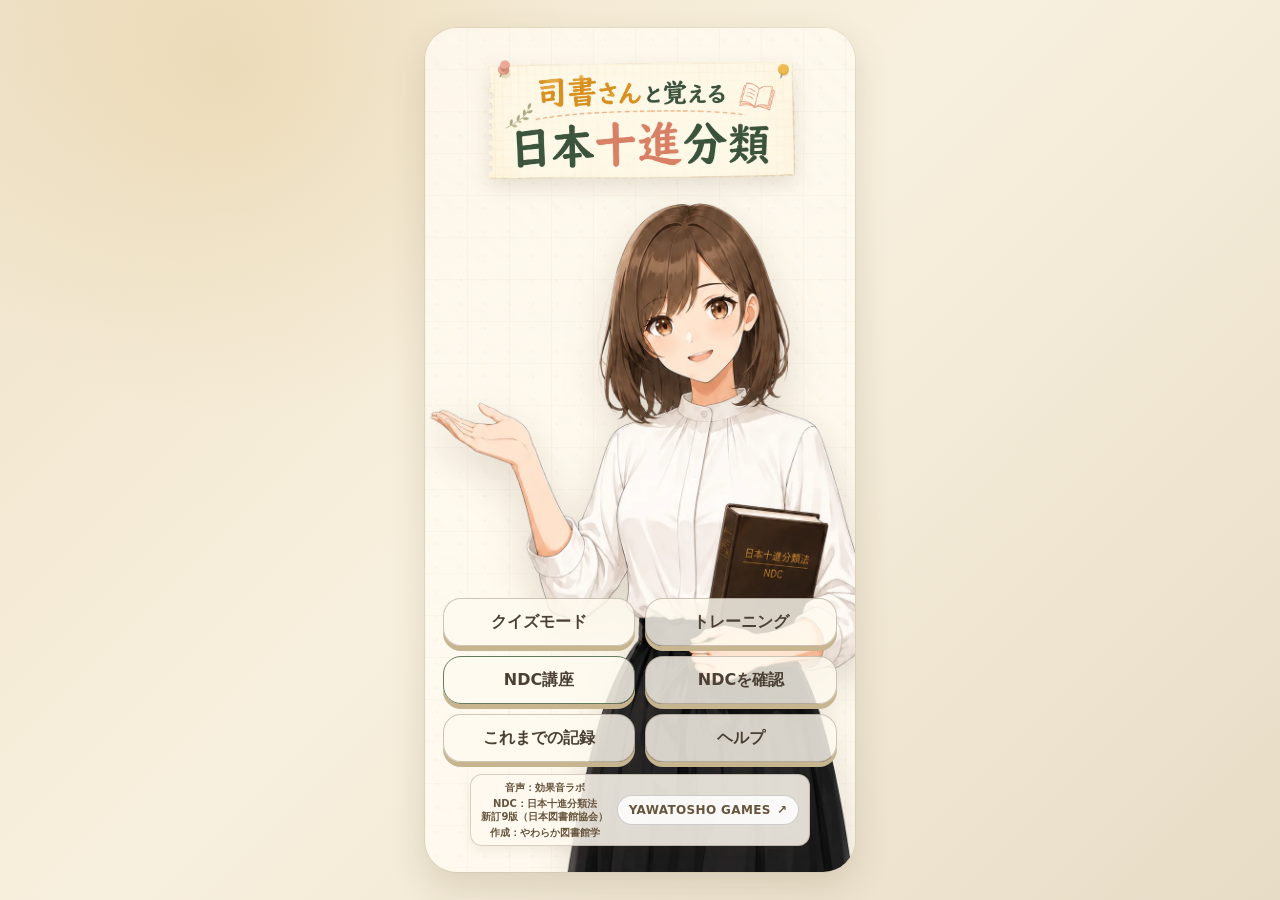
==== commit 6c2ff2da: "fix 講座" ====
--- a/index.html
+++ b/index.html
@@ -34,11 +34,11 @@
       gtag("js", new Date());
       gtag("config", "G-J6NS8CCNWN", { send_page_view: false });
     </script>
-    <link rel="stylesheet" href="style.css?v=20260907-lesson-tap">
+    <link rel="stylesheet" href="style.css?v=20260907-list-note">
   </head>
   <body>
     <main id="app" class="phone-shell" aria-live="polite"></main>
-    <script src="lesson_data.js?v=20260907-lesson-tap" defer></script>
-    <script src="app.js?v=20260907-lesson-tap" defer></script>
+    <script src="lesson_data.js?v=20260907-list-note" defer></script>
+    <script src="app.js?v=20260907-list-note" defer></script>
   </body>
 </html>
--- a/style.css
+++ b/style.css
@@ -249,6 +249,15 @@
   display: grid;
   gap: 2px;
   min-width: 0;
+}
+
+.home-credit-details span {
+  min-width: 0;
+  text-wrap: balance;
+}
+
+.home-credit-details .home-credit-edition {
+  white-space: nowrap;
 }
 
 .games-link {
@@ -1056,15 +1065,6 @@
   font-weight: 900;
 }
 
-.lesson-list-note {
-  margin: 0;
-  color: var(--muted);
-  font-size: 12px;
-  font-weight: 700;
-  line-height: 1.6;
-  text-align: center;
-}
-
 .lesson-screen {
   --lesson-font-small: 12px;
   --lesson-font-body: 14px;
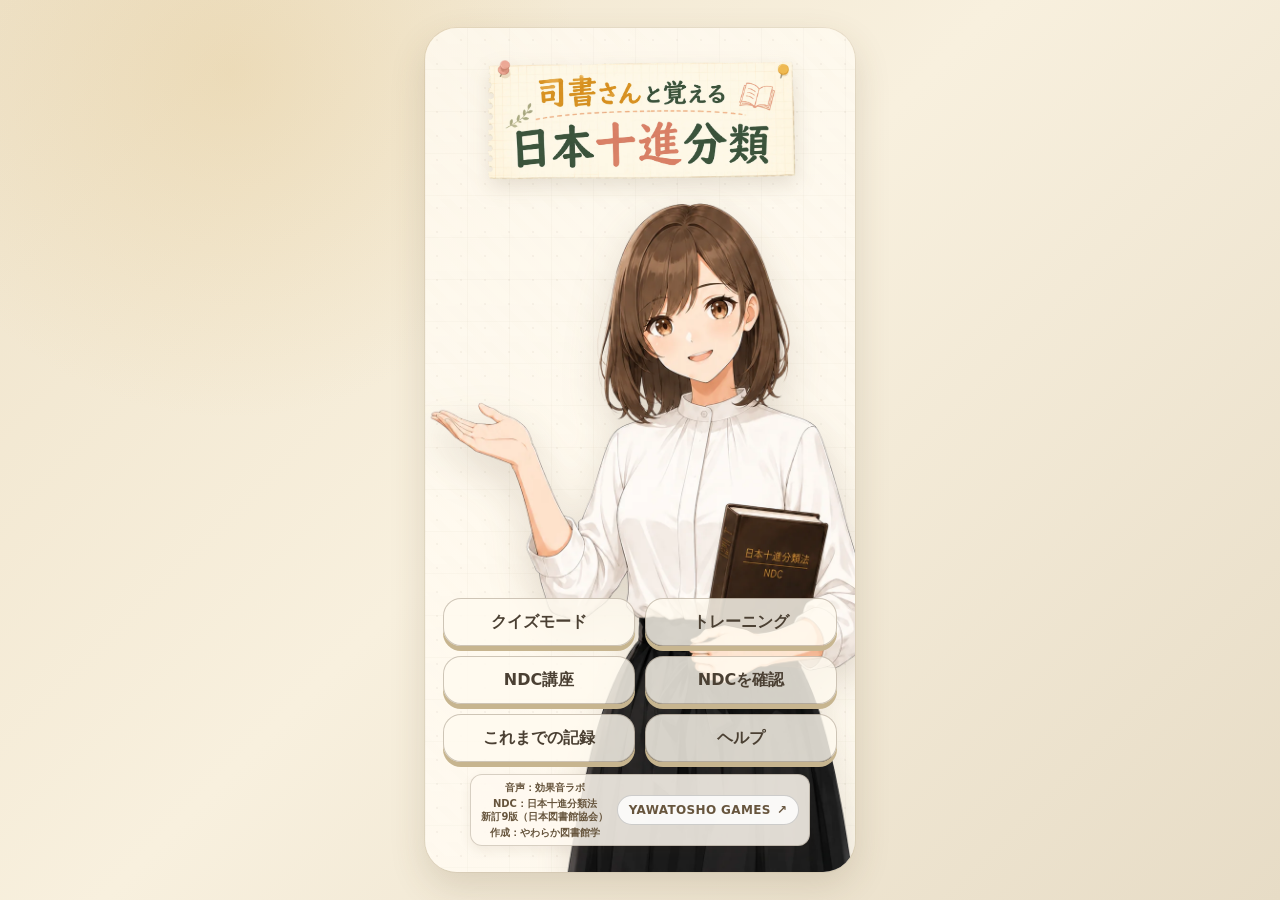
==== commit d60e0a22: "blashup" ====
--- a/index.html
+++ b/index.html
@@ -34,11 +34,11 @@
       gtag("js", new Date());
       gtag("config", "G-J6NS8CCNWN", { send_page_view: false });
     </script>
-    <link rel="stylesheet" href="style.css?v=20260907-list-note">
+    <link rel="stylesheet" href="style.css?v=20260907-lecture-gallery">
   </head>
   <body>
     <main id="app" class="phone-shell" aria-live="polite"></main>
-    <script src="lesson_data.js?v=20260907-list-note" defer></script>
-    <script src="app.js?v=20260907-list-note" defer></script>
+    <script src="lesson_data.js?v=20260907-lecture-gallery" defer></script>
+    <script src="app.js?v=20260907-lecture-gallery" defer></script>
   </body>
 </html>
--- a/style.css
+++ b/style.css
@@ -48,6 +48,7 @@
     linear-gradient(rgba(255, 250, 240, 0.84), rgba(255, 250, 240, 0.94)),
     repeating-linear-gradient(45deg, rgba(216, 188, 139, 0.09), rgba(216, 188, 139, 0.09) 8px, transparent 8px, transparent 18px);
   box-shadow: 0 0 0 1px rgba(117, 92, 55, 0.08), var(--shadow);
+  font-variant-numeric: tabular-nums;
   overflow: hidden;
 }
 
@@ -995,7 +996,6 @@
 
 .lesson-home-button {
   background: #e3edd8;
-  border-color: #667b5e;
 }
 
 .lesson-kicker {
@@ -1008,6 +1008,11 @@
 
 .lesson-list-screen {
   gap: clamp(12px, 2.4svh, 20px);
+}
+
+.lesson-list-screen .lesson-list-heading {
+  font-size: clamp(18px, 5.4vw, 22px);
+  white-space: nowrap;
 }
 
 .lesson-list {
@@ -1071,6 +1076,34 @@
   --lesson-font-heading: 18px;
   gap: clamp(6px, 1.3svh, 10px);
   padding-inline: clamp(10px, 3.5vw, 16px);
+}
+
+.lesson-screen.is-entering .lesson-visual,
+.lesson-screen.is-entering .lesson-dialogue {
+  animation: lesson-page-enter 180ms cubic-bezier(0.2, 0.7, 0.3, 1) both;
+}
+
+.lesson-screen.is-entering .lesson-dialogue {
+  animation-delay: 30ms;
+}
+
+@keyframes lesson-page-enter {
+  from {
+    opacity: 0.45;
+    transform: translateY(5px);
+  }
+
+  to {
+    opacity: 1;
+    transform: translateY(0);
+  }
+}
+
+@media (prefers-reduced-motion: reduce) {
+  .lesson-screen.is-entering .lesson-visual,
+  .lesson-screen.is-entering .lesson-dialogue {
+    animation: none;
+  }
 }
 
 .lesson-screen p,
